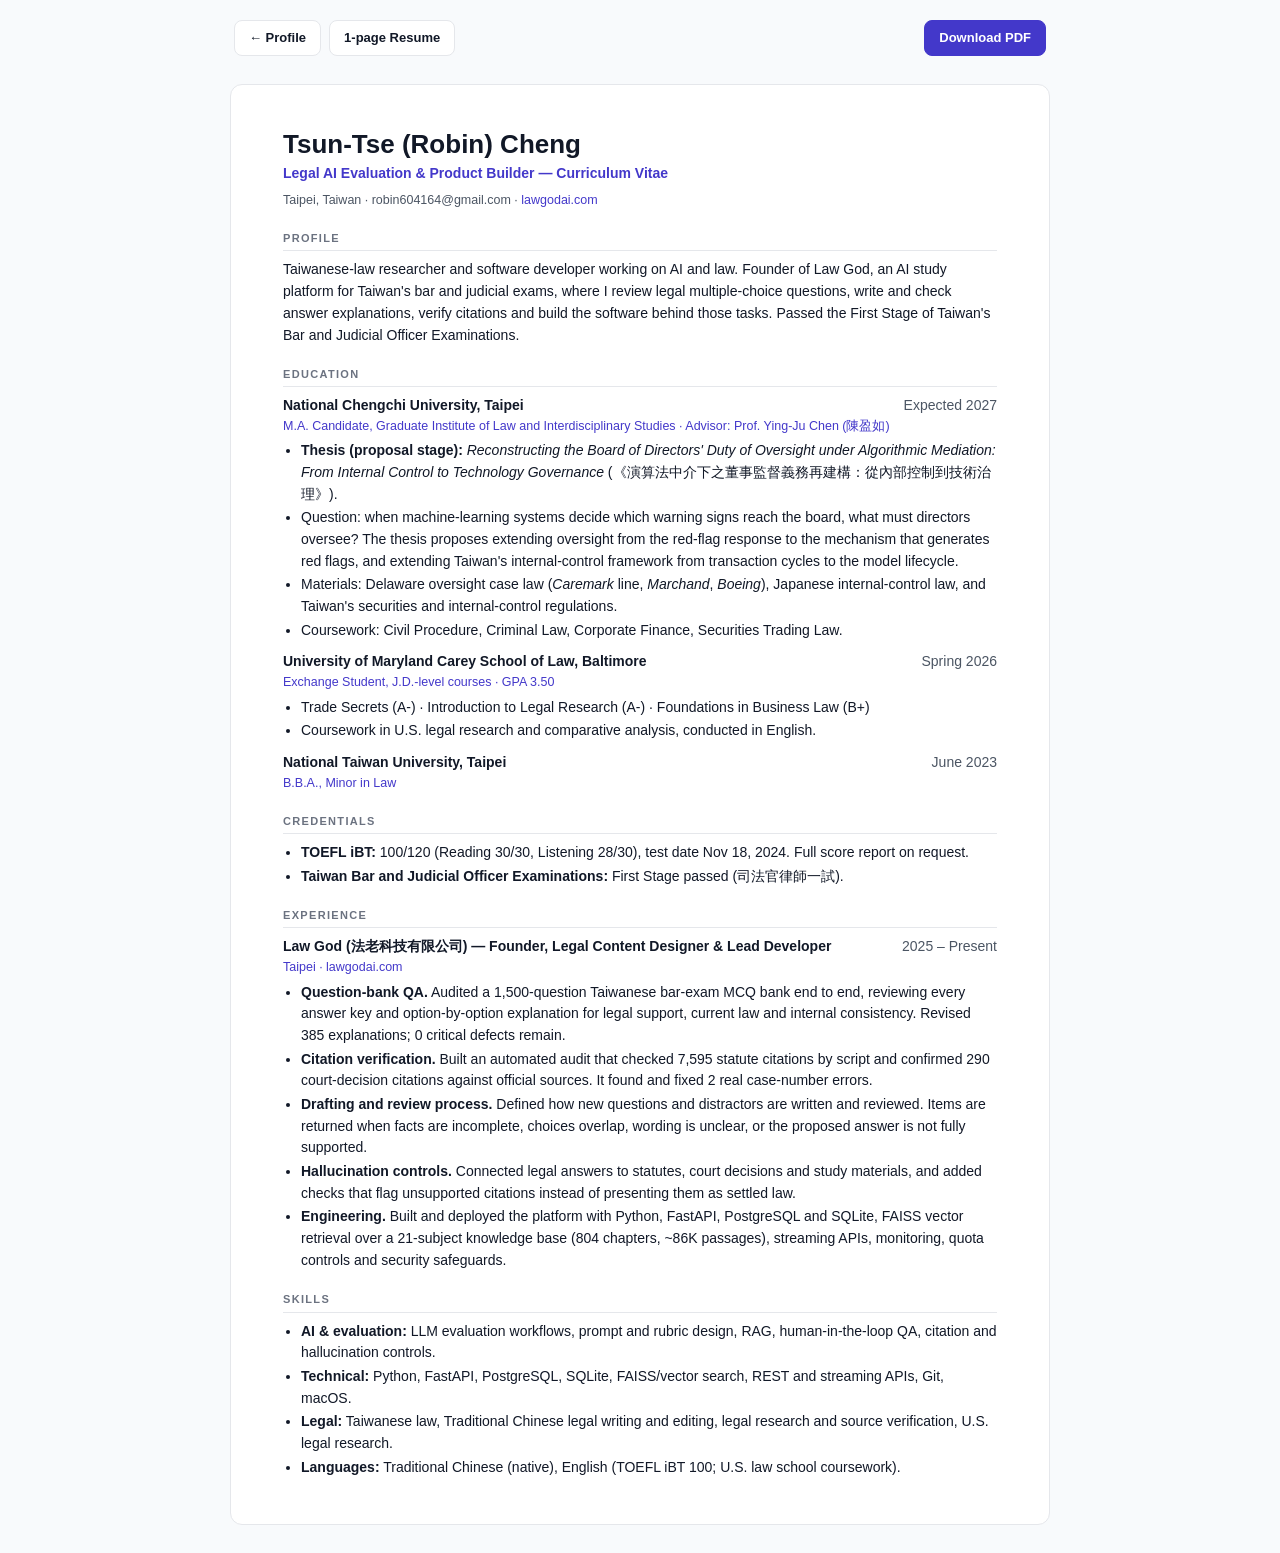
==== cv.html @ 29363150 "Rebuild application site: single-source pages, verified content, regenerated PDFs" ====
<!DOCTYPE html>
<html lang="en">
<head>
<meta charset="UTF-8">
<meta name="viewport" content="width=device-width, initial-scale=1">
<meta name="robots" content="noindex">
<title>Tsun-Tse (Robin) Cheng — Curriculum Vitae</title>
<link rel="stylesheet" href="style.css">
</head>
<body>
<div class="topbar noprint"><nav><a class="btn" href="./">← Profile</a><a class="btn" href="resume.html">1-page Resume</a></nav><a class="btn primary" href="cv.pdf" download>Download PDF</a></div>
<div class="page">
  <h1>Tsun-Tse (Robin) Cheng</h1>
  <div class="role">Legal AI Evaluation &amp; Product Builder — Curriculum Vitae</div>
  <div class="contact">Taipei, Taiwan · robin604164@gmail.com · <a href="https://lawgodai.com">lawgodai.com</a></div>

  <h2>Profile</h2>
  <p>Taiwanese-law researcher and software developer working on AI and law. Founder of Law God, an AI study platform for Taiwan's bar and judicial exams, where I review legal multiple-choice questions, write and check answer explanations, verify citations and build the software behind those tasks. Passed the First Stage of Taiwan's Bar and Judicial Officer Examinations.</p>

  <h2>Education</h2>
  <div class="item">
    <div class="row"><span>National Chengchi University, Taipei</span><span>Expected 2027</span></div>
    <div class="sub">M.A. Candidate, Graduate Institute of Law and Interdisciplinary Studies · Advisor: Prof. Ying-Ju Chen (陳盈如)</div>
    <ul>
      <li><strong>Thesis (proposal stage):</strong> <em>Reconstructing the Board of Directors' Duty of Oversight under Algorithmic Mediation: From Internal Control to Technology Governance</em> (《演算法中介下之董事監督義務再建構：從內部控制到技術治理》).</li>
      <li>Question: when machine-learning systems decide which warning signs reach the board, what must directors oversee? The thesis proposes extending oversight from the red-flag response to the mechanism that generates red flags, and extending Taiwan's internal-control framework from transaction cycles to the model lifecycle.</li>
      <li>Materials: Delaware oversight case law (<em>Caremark</em> line, <em>Marchand</em>, <em>Boeing</em>), Japanese internal-control law, and Taiwan's securities and internal-control regulations.</li>
      <li>Coursework: Civil Procedure, Criminal Law, Corporate Finance, Securities Trading Law.</li>
    </ul>
  </div>
  <div class="item">
    <div class="row"><span>University of Maryland Carey School of Law, Baltimore</span><span>Spring 2026</span></div>
    <div class="sub">Exchange Student, J.D.-level courses · GPA 3.50</div>
    <ul>
      <li>Trade Secrets (A-) · Introduction to Legal Research (A-) · Foundations in Business Law (B+)</li>
      <li>Coursework in U.S. legal research and comparative analysis, conducted in English.</li>
    </ul>
  </div>
  <div class="item">
    <div class="row"><span>National Taiwan University, Taipei</span><span>June 2023</span></div>
    <div class="sub">B.B.A., Minor in Law</div>
  </div>

  <h2>Credentials</h2>
  <ul>
    <li><strong>TOEFL iBT:</strong> 100/120 (Reading 30/30, Listening 28/30), test date Nov 18, 2024. Full score report on request.</li>
    <li><strong>Taiwan Bar and Judicial Officer Examinations:</strong> First Stage passed (司法官律師一試).</li>
  </ul>

  <h2>Experience</h2>
  <div class="item">
    <div class="row"><span>Law God (法老科技有限公司) — Founder, Legal Content Designer &amp; Lead Developer</span><span>2025 – Present</span></div>
    <div class="sub">Taipei · <a href="https://lawgodai.com">lawgodai.com</a></div>
    <ul>
      <li><strong>Question-bank QA.</strong> Audited a 1,500-question Taiwanese bar-exam MCQ bank end to end, reviewing every answer key and option-by-option explanation for legal support, current law and internal consistency. Revised 385 explanations; 0 critical defects remain.</li>
      <li><strong>Citation verification.</strong> Built an automated audit that checked 7,595 statute citations by script and confirmed 290 court-decision citations against official sources. It found and fixed 2 real case-number errors.</li>
      <li><strong>Drafting and review process.</strong> Defined how new questions and distractors are written and reviewed. Items are returned when facts are incomplete, choices overlap, wording is unclear, or the proposed answer is not fully supported.</li>
      <li><strong>Hallucination controls.</strong> Connected legal answers to statutes, court decisions and study materials, and added checks that flag unsupported citations instead of presenting them as settled law.</li>
      <li><strong>Engineering.</strong> Built and deployed the platform with Python, FastAPI, PostgreSQL and SQLite, FAISS vector retrieval over a 21-subject knowledge base (804 chapters, ~86K passages), streaming APIs, monitoring, quota controls and security safeguards.</li>
    </ul>
  </div>

  <h2>Skills</h2>
  <ul>
    <li><strong>AI &amp; evaluation:</strong> LLM evaluation workflows, prompt and rubric design, RAG, human-in-the-loop QA, citation and hallucination controls.</li>
    <li><strong>Technical:</strong> Python, FastAPI, PostgreSQL, SQLite, FAISS/vector search, REST and streaming APIs, Git, macOS.</li>
    <li><strong>Legal:</strong> Taiwanese law, Traditional Chinese legal writing and editing, legal research and source verification, U.S. legal research.</li>
    <li><strong>Languages:</strong> Traditional Chinese (native), English (TOEFL iBT 100; U.S. law school coursework).</li>
  </ul>
</div>
</body>
</html>
---- style.css ----
:root { --ink:#111827; --muted:#4b5563; --accent:#4338ca; --line:#e5e7eb; --bg:#f8fafc; }
* { box-sizing:border-box; }
html { -webkit-text-size-adjust:100%; }
body { margin:0; background:var(--bg); color:var(--ink); font:14px/1.55 -apple-system,BlinkMacSystemFont,"Segoe UI","PingFang TC","Noto Sans TC",Helvetica,Arial,sans-serif; }
a { color:var(--accent); text-decoration:none; }
a:hover { text-decoration:underline; }
.page { max-width:820px; margin:28px auto; padding:44px 52px; background:#fff; border:1px solid var(--line); border-radius:12px; }
.topbar { max-width:820px; margin:20px auto 0; padding:0 4px; display:flex; flex-wrap:wrap; gap:8px; align-items:center; justify-content:space-between; font-size:13px; }
.topbar nav { display:flex; flex-wrap:wrap; gap:8px; }
.btn { display:inline-block; padding:7px 14px; border:1px solid var(--line); border-radius:8px; background:#fff; color:var(--ink); font-weight:600; font-size:13px; }
.btn.primary { background:var(--accent); border-color:var(--accent); color:#fff; }
.btn:hover { text-decoration:none; filter:brightness(.96); }
h1 { font-size:26px; line-height:1.2; margin:0; }
.role { margin:3px 0 6px; color:var(--accent); font-weight:600; }
.contact { color:var(--muted); font-size:12.5px; }
h2 { margin:20px 0 8px; padding-bottom:3px; border-bottom:1px solid var(--line); font-size:11px; letter-spacing:.12em; text-transform:uppercase; color:#6b7280; }
.row { display:flex; justify-content:space-between; gap:12px; font-weight:600; }
.row span:last-child { font-weight:400; color:var(--muted); white-space:nowrap; }
.sub { color:var(--accent); font-size:12.5px; }
.item { margin-bottom:10px; }
p { margin:4px 0; }
ul { margin:4px 0 0 18px; padding:0; }
li { margin:2px 0; }
.muted { color:var(--muted); }
.note { font-size:12px; color:var(--muted); }
.letter p { margin:10px 0; }
footer { max-width:820px; margin:0 auto 28px; text-align:center; font-size:12px; color:#9ca3af; }

/* One-page resume density */
.compact { font-size:10.5px; line-height:1.42; }
.compact .page { padding:0; border:0; }
.compact h1 { font-size:22px; }
.compact h2 { margin:11px 0 5px; }
.compact .item { margin-bottom:6px; }
.compact li { margin:1px 0; }

@page { size:Letter; margin:.5in; }
@media print {
  body { background:#fff; }
  .page { margin:0; padding:0; border:0; max-width:none; border-radius:0; }
  .topbar, footer, .noprint { display:none !important; }
  a { color:inherit; }
}
@media (max-width:600px) { .page { margin:12px; padding:24px 20px; } .row { flex-direction:column; gap:0; } }
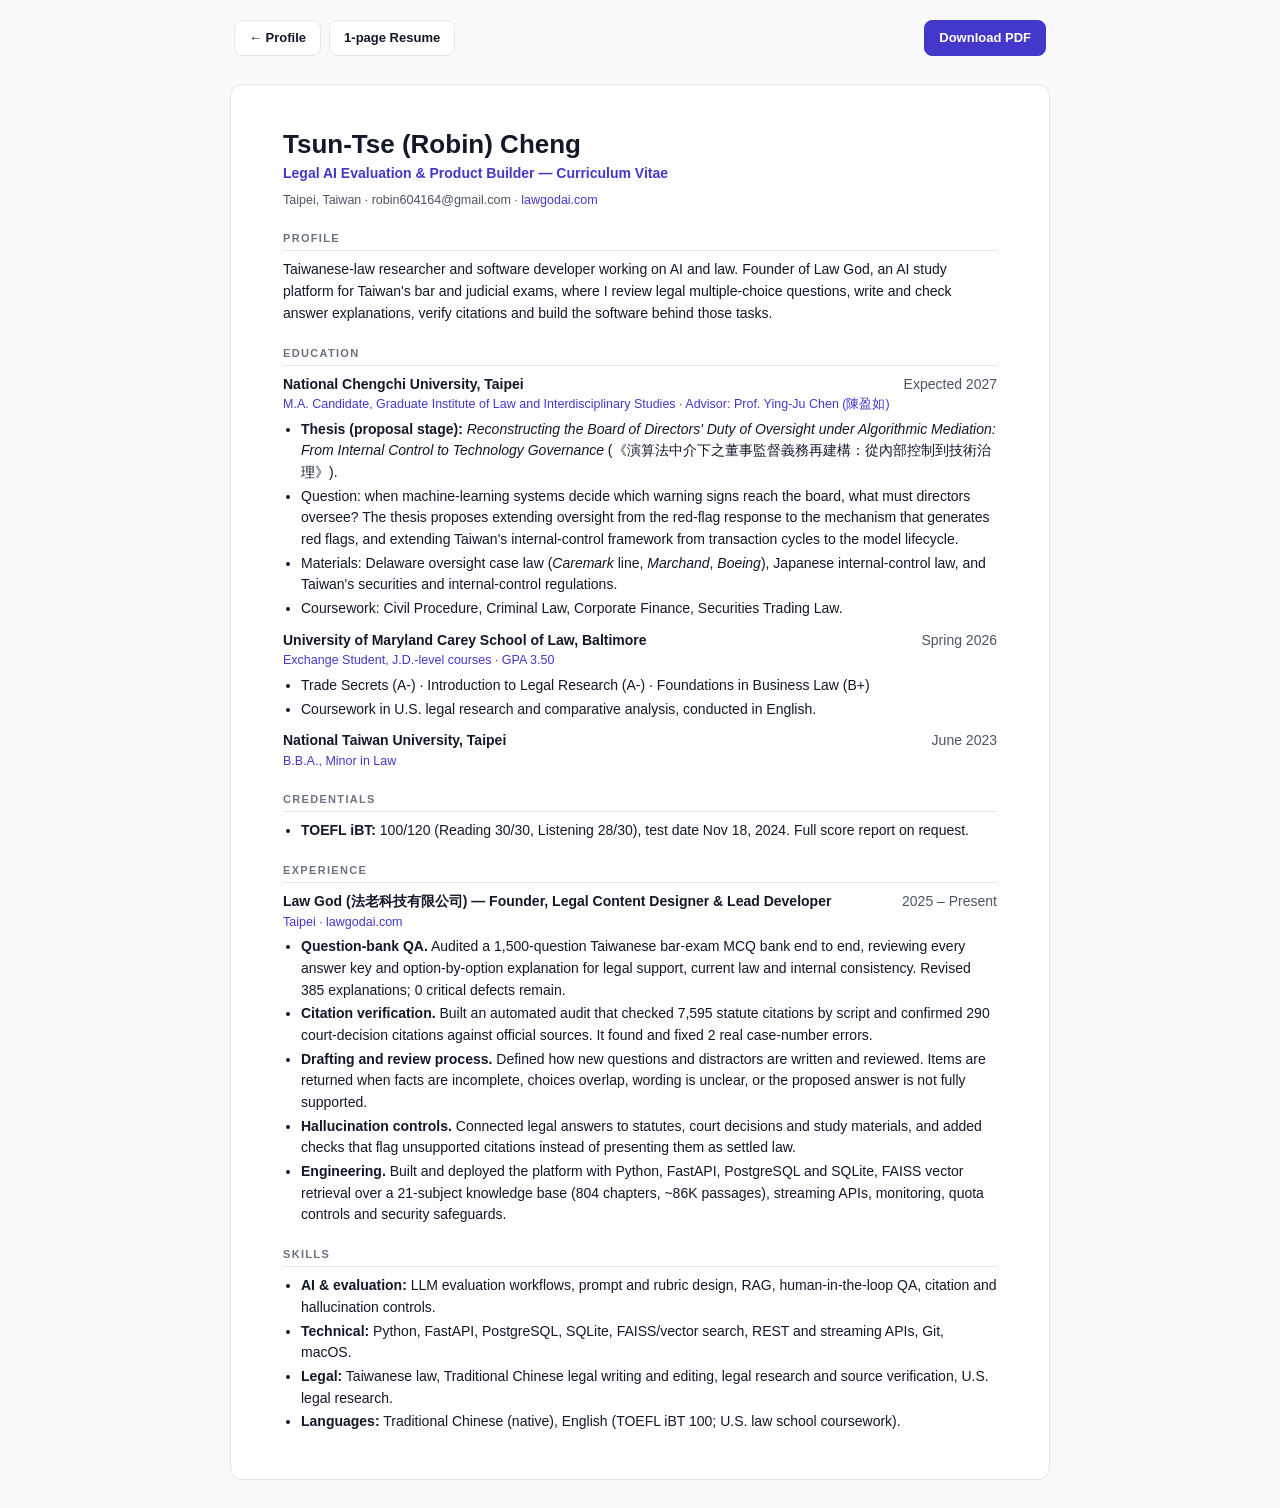
==== commit 80ddfb0b: "chore: remove bar exam first stage across resume and cv" ====
--- a/cv.html
+++ b/cv.html
@@ -15,7 +15,7 @@
   <div class="contact">Taipei, Taiwan · robin604164@gmail.com · <a href="https://lawgodai.com">lawgodai.com</a></div>
 
   <h2>Profile</h2>
-  <p>Taiwanese-law researcher and software developer working on AI and law. Founder of Law God, an AI study platform for Taiwan's bar and judicial exams, where I review legal multiple-choice questions, write and check answer explanations, verify citations and build the software behind those tasks. Passed the First Stage of Taiwan's Bar and Judicial Officer Examinations.</p>
+  <p>Taiwanese-law researcher and software developer working on AI and law. Founder of Law God, an AI study platform for Taiwan's bar and judicial exams, where I review legal multiple-choice questions, write and check answer explanations, verify citations and build the software behind those tasks.</p>
 
   <h2>Education</h2>
   <div class="item">
@@ -44,7 +44,6 @@
   <h2>Credentials</h2>
   <ul>
     <li><strong>TOEFL iBT:</strong> 100/120 (Reading 30/30, Listening 28/30), test date Nov 18, 2024. Full score report on request.</li>
-    <li><strong>Taiwan Bar and Judicial Officer Examinations:</strong> First Stage passed (司法官律師一試).</li>
   </ul>
 
   <h2>Experience</h2>
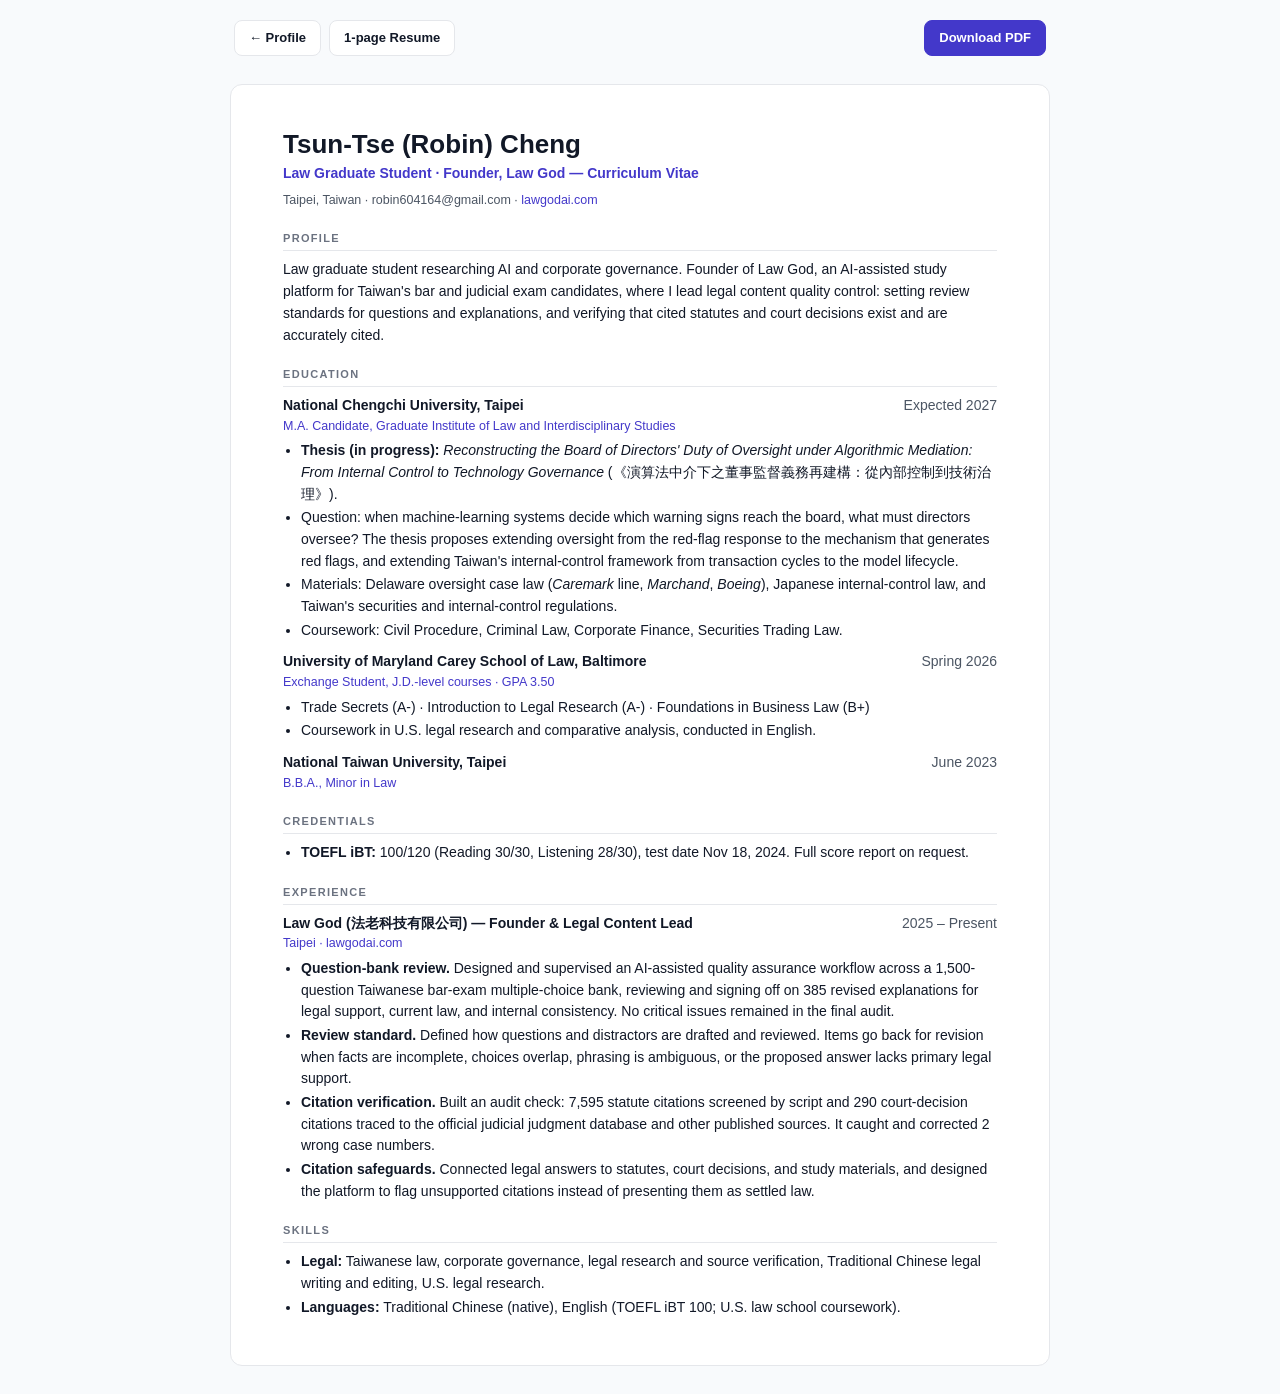
==== commit 1436be77: "fix: align resume, cv, and cover letter with legal-first role and supervised QA workflow" ====
--- a/cv.html
+++ b/cv.html
@@ -11,18 +11,18 @@
 <div class="topbar noprint"><nav><a class="btn" href="./">← Profile</a><a class="btn" href="resume.html">1-page Resume</a></nav><a class="btn primary" href="cv.pdf" download>Download PDF</a></div>
 <div class="page">
   <h1>Tsun-Tse (Robin) Cheng</h1>
-  <div class="role">Legal AI Evaluation &amp; Product Builder — Curriculum Vitae</div>
+  <div class="role">Law Graduate Student · Founder, Law God — Curriculum Vitae</div>
   <div class="contact">Taipei, Taiwan · robin604164@gmail.com · <a href="https://lawgodai.com">lawgodai.com</a></div>
 
   <h2>Profile</h2>
-  <p>Taiwanese-law researcher and software developer working on AI and law. Founder of Law God, an AI study platform for Taiwan's bar and judicial exams, where I review legal multiple-choice questions, write and check answer explanations, verify citations and build the software behind those tasks.</p>
+  <p>Law graduate student researching AI and corporate governance. Founder of Law God, an AI-assisted study platform for Taiwan's bar and judicial exam candidates, where I lead legal content quality control: setting review standards for questions and explanations, and verifying that cited statutes and court decisions exist and are accurately cited.</p>
 
   <h2>Education</h2>
   <div class="item">
     <div class="row"><span>National Chengchi University, Taipei</span><span>Expected 2027</span></div>
-    <div class="sub">M.A. Candidate, Graduate Institute of Law and Interdisciplinary Studies · Advisor: Prof. Ying-Ju Chen (陳盈如)</div>
+    <div class="sub">M.A. Candidate, Graduate Institute of Law and Interdisciplinary Studies</div>
     <ul>
-      <li><strong>Thesis (proposal stage):</strong> <em>Reconstructing the Board of Directors' Duty of Oversight under Algorithmic Mediation: From Internal Control to Technology Governance</em> (《演算法中介下之董事監督義務再建構：從內部控制到技術治理》).</li>
+      <li><strong>Thesis (in progress):</strong> <em>Reconstructing the Board of Directors' Duty of Oversight under Algorithmic Mediation: From Internal Control to Technology Governance</em> (《演算法中介下之董事監督義務再建構：從內部控制到技術治理》).</li>
       <li>Question: when machine-learning systems decide which warning signs reach the board, what must directors oversee? The thesis proposes extending oversight from the red-flag response to the mechanism that generates red flags, and extending Taiwan's internal-control framework from transaction cycles to the model lifecycle.</li>
       <li>Materials: Delaware oversight case law (<em>Caremark</em> line, <em>Marchand</em>, <em>Boeing</em>), Japanese internal-control law, and Taiwan's securities and internal-control regulations.</li>
       <li>Coursework: Civil Procedure, Criminal Law, Corporate Finance, Securities Trading Law.</li>
@@ -48,22 +48,19 @@
 
   <h2>Experience</h2>
   <div class="item">
-    <div class="row"><span>Law God (法老科技有限公司) — Founder, Legal Content Designer &amp; Lead Developer</span><span>2025 – Present</span></div>
+    <div class="row"><span>Law God (法老科技有限公司) — Founder &amp; Legal Content Lead</span><span>2025 – Present</span></div>
     <div class="sub">Taipei · <a href="https://lawgodai.com">lawgodai.com</a></div>
     <ul>
-      <li><strong>Question-bank QA.</strong> Audited a 1,500-question Taiwanese bar-exam MCQ bank end to end, reviewing every answer key and option-by-option explanation for legal support, current law and internal consistency. Revised 385 explanations; 0 critical defects remain.</li>
-      <li><strong>Citation verification.</strong> Built an automated audit that checked 7,595 statute citations by script and confirmed 290 court-decision citations against official sources. It found and fixed 2 real case-number errors.</li>
-      <li><strong>Drafting and review process.</strong> Defined how new questions and distractors are written and reviewed. Items are returned when facts are incomplete, choices overlap, wording is unclear, or the proposed answer is not fully supported.</li>
-      <li><strong>Hallucination controls.</strong> Connected legal answers to statutes, court decisions and study materials, and added checks that flag unsupported citations instead of presenting them as settled law.</li>
-      <li><strong>Engineering.</strong> Built and deployed the platform with Python, FastAPI, PostgreSQL and SQLite, FAISS vector retrieval over a 21-subject knowledge base (804 chapters, ~86K passages), streaming APIs, monitoring, quota controls and security safeguards.</li>
+      <li><strong>Question-bank review.</strong> Designed and supervised an AI-assisted quality assurance workflow across a 1,500-question Taiwanese bar-exam multiple-choice bank, reviewing and signing off on 385 revised explanations for legal support, current law, and internal consistency. No critical issues remained in the final audit.</li>
+      <li><strong>Review standard.</strong> Defined how questions and distractors are drafted and reviewed. Items go back for revision when facts are incomplete, choices overlap, phrasing is ambiguous, or the proposed answer lacks primary legal support.</li>
+      <li><strong>Citation verification.</strong> Built an audit check: 7,595 statute citations screened by script and 290 court-decision citations traced to the official judicial judgment database and other published sources. It caught and corrected 2 wrong case numbers.</li>
+      <li><strong>Citation safeguards.</strong> Connected legal answers to statutes, court decisions, and study materials, and designed the platform to flag unsupported citations instead of presenting them as settled law.</li>
     </ul>
   </div>
 
   <h2>Skills</h2>
   <ul>
-    <li><strong>AI &amp; evaluation:</strong> LLM evaluation workflows, prompt and rubric design, RAG, human-in-the-loop QA, citation and hallucination controls.</li>
-    <li><strong>Technical:</strong> Python, FastAPI, PostgreSQL, SQLite, FAISS/vector search, REST and streaming APIs, Git, macOS.</li>
-    <li><strong>Legal:</strong> Taiwanese law, Traditional Chinese legal writing and editing, legal research and source verification, U.S. legal research.</li>
+    <li><strong>Legal:</strong> Taiwanese law, corporate governance, legal research and source verification, Traditional Chinese legal writing and editing, U.S. legal research.</li>
     <li><strong>Languages:</strong> Traditional Chinese (native), English (TOEFL iBT 100; U.S. law school coursework).</li>
   </ul>
 </div>
